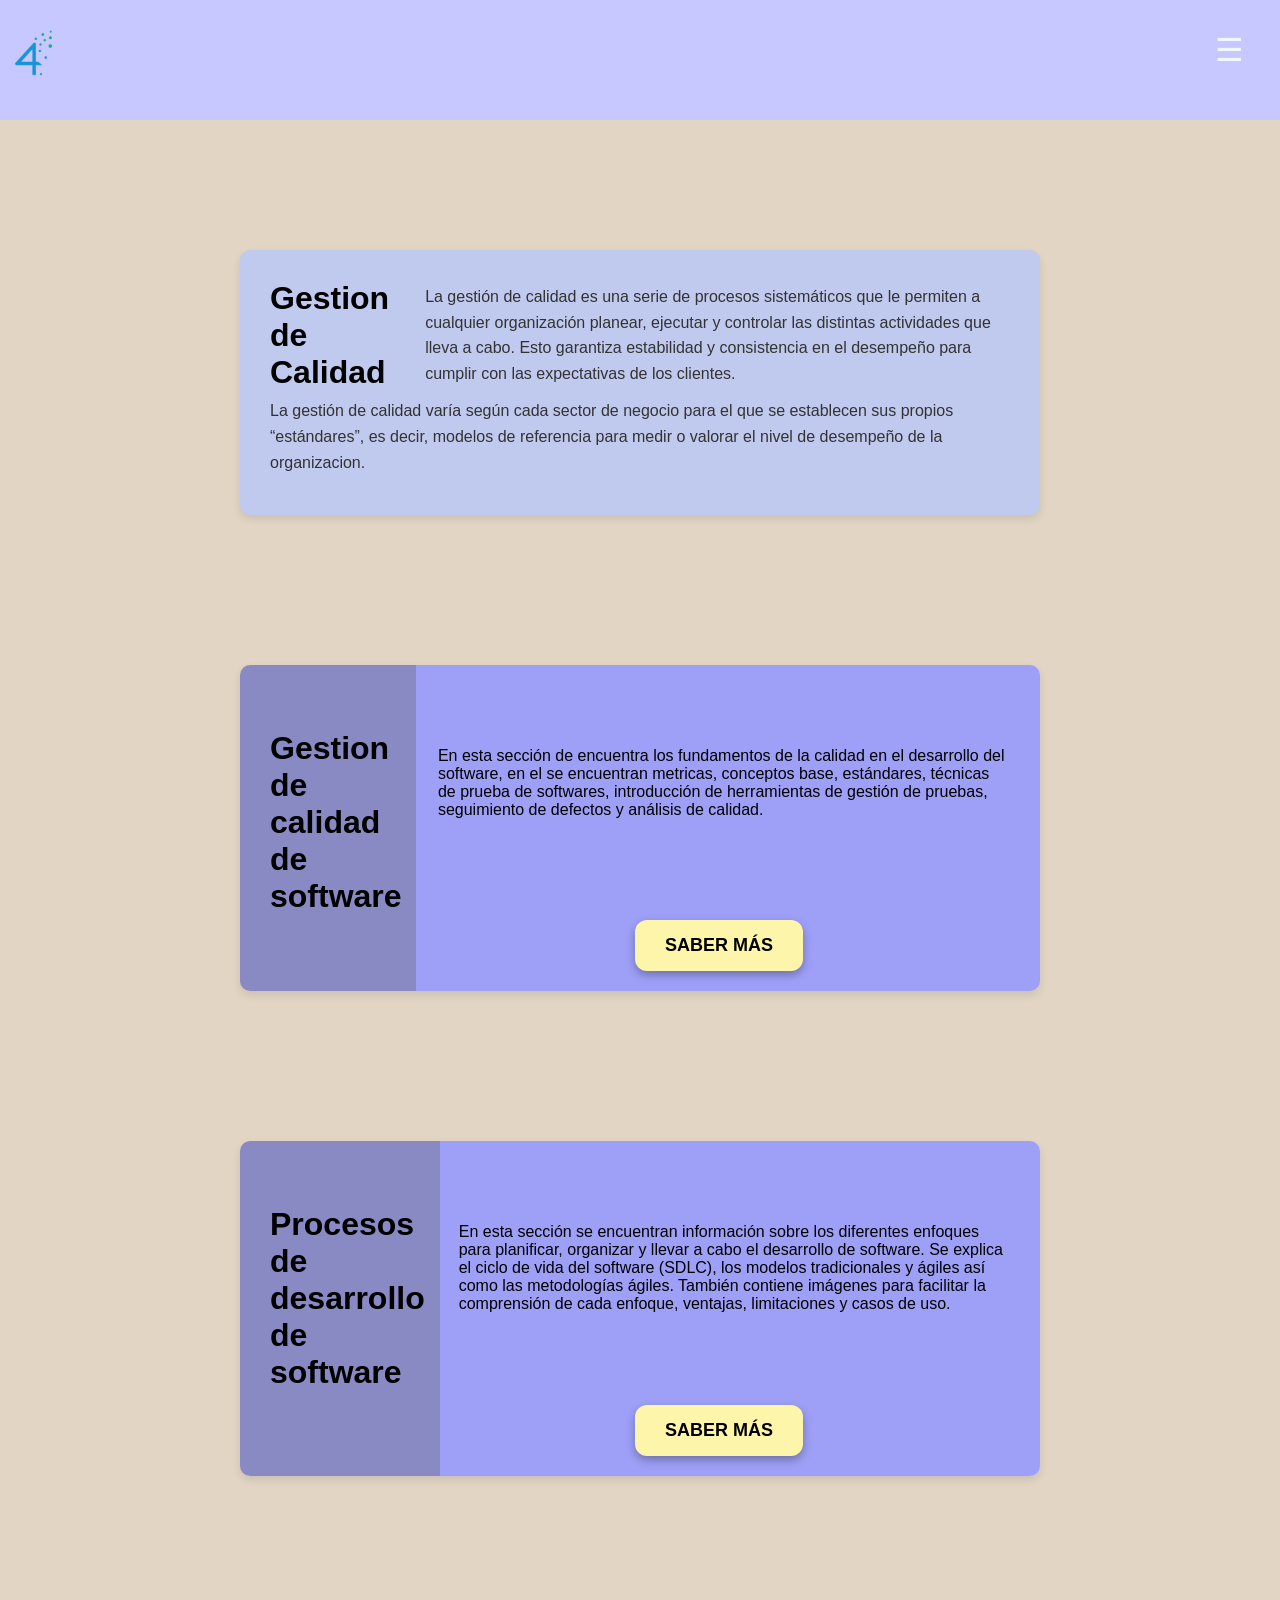
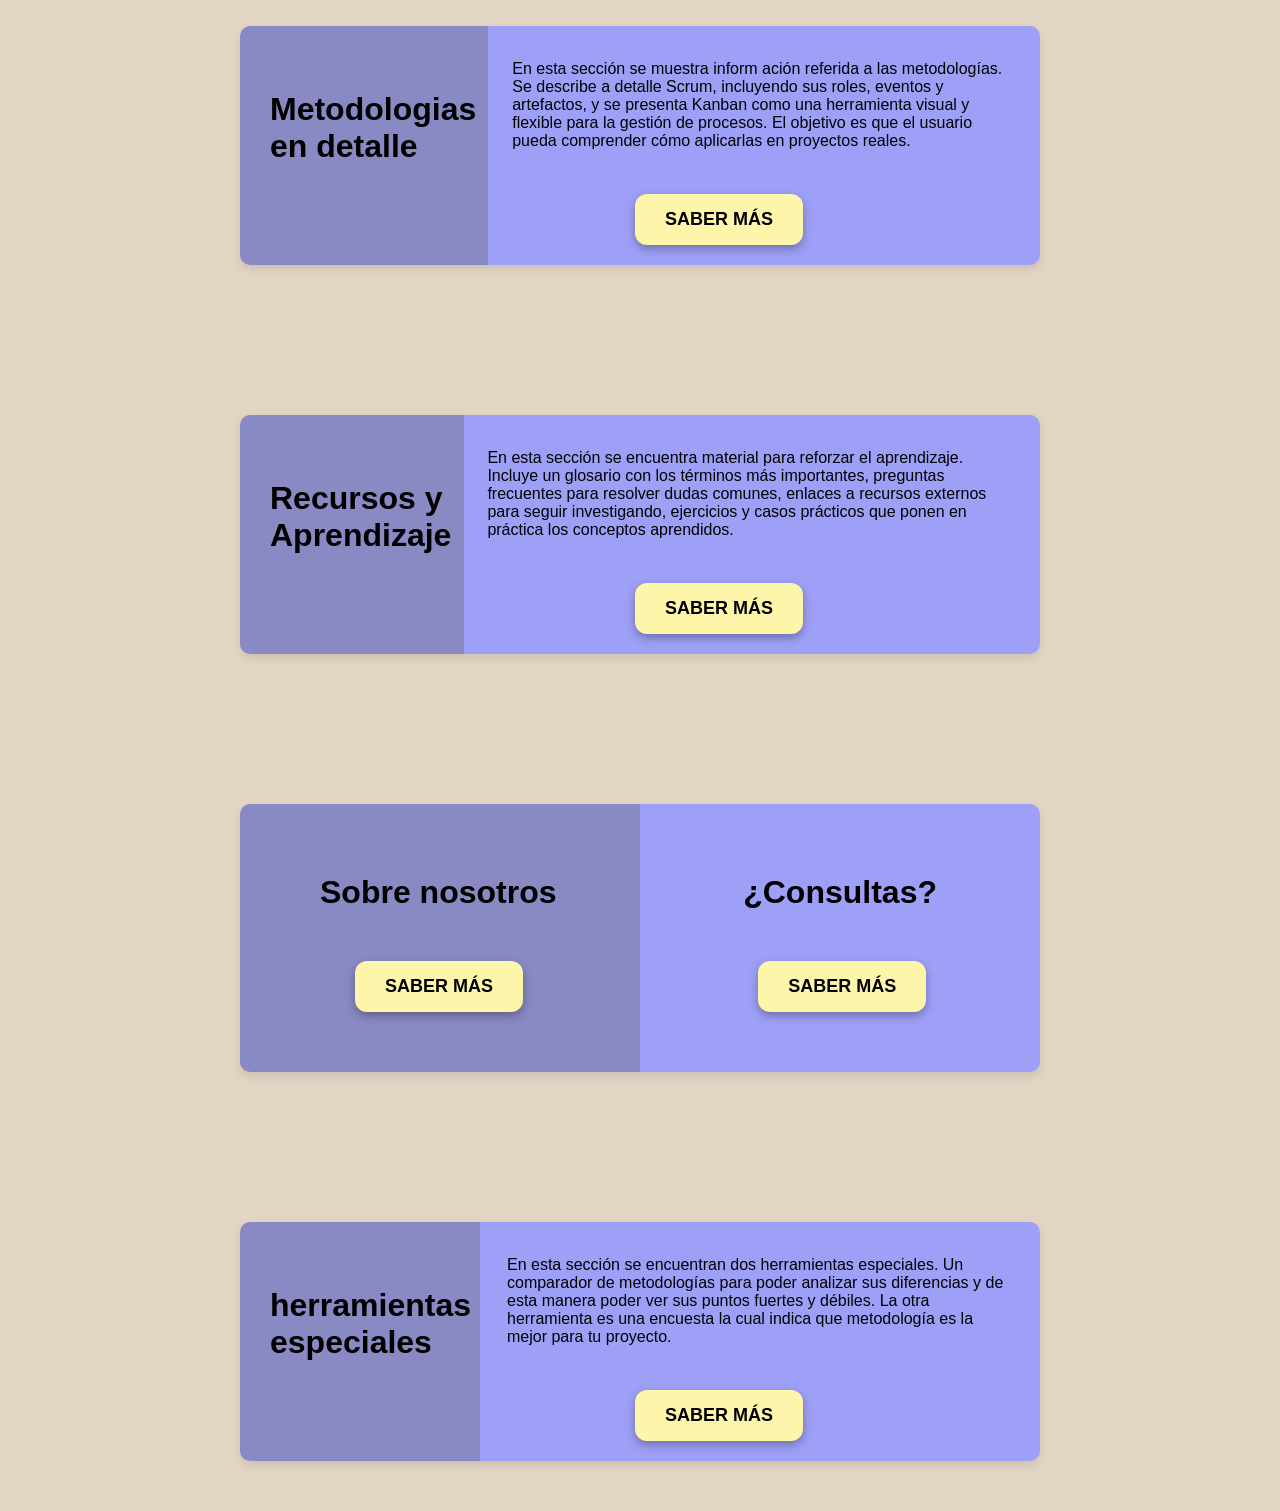
==== HTML/index.html @ 63747ab4 "Se corrigio información y el estilo de la misma" ====
<!DOCTYPE html>
<html lang="es">
<head>
    <meta charset="UTF-8">
    <meta name="viewport" content="width=device-width, initial-scale=1.0">
    <title>Inicio</title>
    <link rel="stylesheet" href="../CSS/Header.css">
</head>
  <header>
    <div>
    <img src="../Assets/Imagenes/BackgroundEraser_20250910_130303918.png" alt="LOGO" width="80px" height="80px">
    </div>
    <button class="abrirmenu" id="abrirMenu">☰</button>

    <nav class="navi" id="nav">
      <ul class="navlist">
        <li><a href="GestionDeLaCalidadDelSoftware.html">Gestion de la Calidad del Software</a></li>
        <li><a href="ProcesosdeDesarrolloDeSoftware.html">Procesos de Desarrollo de Software</a></li>
        <li><a href="MetodologiasEnDetalle.html">Metodologías en Detalle</a></li>
        <li><a href="RecursosyAprendizaje.html">Recursos y Aprendizaje</a></li>
        <li><a href="SobreNosotros.html">Sobre Nosotros</a></li>
        <li><a href="FormulariodeContacto.html">Formulario de Contacto</a></li>
        <li><a href="ComparadorDeMetodologías.html">Comparador de Metodologías</a></li>
        <li><a href="EncuestaDePreferenciasMetodológicas.html">Encuesta de Preferencias Metodológicas</a></li>
      </ul>
    </nav>
  </header>

  <script src="../JS/header.js"></script>

  <div class="cajones">

  <div class="caja1">
    <div class="cajita">
      <H1>Gestion de Calidad</H1>
      <p class="p1">La gestión de calidad es una serie de procesos sistemáticos que le permiten a cualquier organización planear, ejecutar y controlar las distintas actividades que lleva a cabo. Esto garantiza estabilidad y consistencia en el desempeño para cumplir con las expectativas de los clientes.</p>
    </div>
    <div class="text1">
      <p >La gestión de calidad varía según cada sector de negocio para el que se establecen sus propios “estándares”, es decir, modelos de referencia para medir o valorar el nivel de desempeño de la organizacion.</p>
    </div>
  </div>

  <div class="caja2">
    <div class="cajita2">
      <H1>Gestion de calidad de software</H1>
      <p class="p2">En esta sección de encuentra los fundamentos de la calidad en el desarrollo del software, en el se encuentran metricas, conceptos base, estándares, técnicas de prueba de softwares, introducción de herramientas de gestión de pruebas, seguimiento de defectos y análisis de calidad.</p>
    </div>
    <div class="boton">
      <a href="GestionDeLaCalidadDelSoftware.html" class="botones"><button class="bot">SABER MÁS</button></a>
    </div>
  </div>

  <div class="caja3">
    <div class="cajita2">
      <H1>Procesos de desarrollo de software</H1>
      <p class="p3">En esta sección se encuentran información sobre los diferentes enfoques para planificar, organizar y llevar a cabo el desarrollo de software. Se explica el ciclo de vida del software (SDLC), los modelos tradicionales y ágiles así como las metodologías ágiles. También contiene imágenes para facilitar la comprensión de cada enfoque, ventajas, limitaciones y casos de uso.</p>
    </div>
    <div class="boton">
      <a href="#" class="botones"></a><button class="bot">SABER MÁS</button></a>
    </div>
  </div>

  <div class="caja4">
    <div class="cajita2">
      <H1>Metodologias en detalle</H1>
      <p class="p1">En esta sección se muestra inform ación referida a las metodologías. Se describe a detalle Scrum, incluyendo sus roles, eventos y artefactos, y se presenta Kanban como una herramienta visual y flexible para la gestión de procesos. El objetivo es que el usuario pueda comprender cómo aplicarlas en proyectos reales.</p>
    </div>
    <div class="boton">
      <a href="#" class="botones"><button class="bot">SABER MÁS</button></a>
    </div>
  </div>

  <div class="caja5">
    <div class="cajita2">
      <H1>Recursos y Aprendizaje</H1>
      <p class="p1">En esta sección se encuentra material para reforzar el aprendizaje. Incluye un glosario con los términos más importantes, preguntas frecuentes para resolver dudas comunes, enlaces a recursos externos para seguir investigando, ejercicios y casos prácticos que ponen en práctica los conceptos aprendidos.</p>
    </div>
    <div class="boton">
     <a href="#" class="botones"><button class="bot">SABER MÁS</button></a>
    </div>
  </div>

  <div class="caja6">
  <div class="ladoA">
    <h1 class="h11">Sobre nosotros</h1>
     <a href="#" class="botones"><button class="bot1"><a href="#" class="botones">SABER MÁS</button></a>
  </div>
  <div class="ladoB">
    <h1 class="h12">¿Consultas?</h1>
    <a href="#" class="botones"><button class="bot2"><a href="#" class="botones">SABER MÁS</button></a>
  </div>
</div>

  <div class="caja7">
    <div class="cajita2">
      <H1>herramientas especiales</H1>
      <p class="p1">En esta sección se encuentran dos herramientas especiales. Un comparador de metodologías para poder analizar sus diferencias y de esta manera poder ver sus puntos fuertes y débiles.
                    La otra herramienta es una encuesta la cual indica que metodología es la mejor para tu proyecto.</p>
    </div>
    <div class="boton">
     <a href="#" class="botones"><button class="bot">SABER MÁS</button></a>
    </div>
  </div>

  </div>
</body>
</html>
---- CSS/Header.css ----
* {
  margin: 0;
  padding: 0;
  box-sizing: border-box;
}

body {
  font-family: sans-serif;
  overflow-x: hidden;
  background-color: #e2d5c4;
}

img{
 transform: translate(-1190px, 0px);
}

header {
  display: flex;
  align-items: center;
  justify-content: flex-end;
  padding: 1rem;
  background-color: #c7c8ff;
  position: fixed; 
  top: 0;
  width: 100%;
  z-index: 1001;
  height: 120px;
}

.abrirmenu {
  background: none;
  border: none;
  font-size: 2rem;
  cursor: pointer;
  position: absolute;
  top: 1rem;
  right: 1rem;
  z-index: 1002;
  color: aliceblue;
  transform: translate(-20px, 15px);
  transition: transform 0.3s ease;
}

.abrirmenu.open {
  transform: translate(-20px, 15px) rotate(90deg); /* o 45deg si prefieres */
}
.navi {
  position: fixed;
  top: 0;
  right: -250px;
  width: 250px;
  height: 100%;
  background-color: #333;
  transition: right 0.3s ease;
  z-index: 1000;
}

.navlist {
  list-style-type: none;
  display: flex;
  flex-direction: column;
  padding: 2rem 0;
  margin-right: 3px;
  transform: translate(0px, 90px)
}

.navlist li {
  margin: 1rem 0;
  word-wrap: break-word;     /* rompe palabras largas */
  overflow-wrap: break-word;  /* soporte moderno */
  hyphens: auto; 
}

.navlist li a {
  margin: 20px auto;
  text-decoration: none;
  color: white;
  font-size: 0.9rem;
  padding: 10px;
}

.navlist li a:hover {
  background-color: #575757;
  border-radius: 5px;
}

.navi.active {
  right: 0; 
}

.cajones {
  width: 100%;
  max-width: 800px;
  margin: 150px auto;
  border-radius: 10px;
  font-family: 'Arial', sans-serif;
  transform: translate(0px, 100px);
}

.caja1, .caja2, .caja3, .caja4, .caja5, .caja6, .caja7 {
  padding: 30px;
  margin-bottom: 150px;  
  border-radius: 10px;
  box-shadow: 0 4px 8px rgba(0,0,0,0.1);
}

.caja1 {
  background-color: #c0c9ee; 
}

.caja2 {
  background: linear-gradient(to left, #9ea0f8 78%, #898ac4 22%);
}

.caja3 {
  background: linear-gradient(to left, #9ea0f8 75%, #898ac4 25%);
}

.caja4 {
  background: linear-gradient(to left, #9ea0f8 69%, #898ac4 31%);
}

.caja5 {
  background: linear-gradient(to left, #9ea0f8 72%, #898ac4 29%);
}

.caja7 {
  background: linear-gradient(to left, #9ea0f8 70%, #898ac4 30%);
}

.cajita{
    display: flex;
    gap: 2rem;
}

.cajita2{
    display: flex;
    gap: 2rem;
}

.cajita2 h1{
    transform: translate(0px, 35px);
}

.p1{
padding: 2px;
 margin: 2px;
 gap: 20rem;
}

.p2{
padding: 2px;
 margin: 50px auto;
 gap: 20rem;
}

.p3{
padding: 2px;
 margin: 50px auto;
 gap: 20rem;
}


.text2 {
  font-size: 1.2rem;
  line-height: 1.5; 
  color: #333;
  text-align: justify;
  margin-top: 10px;
}

.caja1 p {
  font-size: 1rem;
  line-height: 1.6;
  color: #333;
  margin-bottom: 10px;
}

.bot, .bot1, .bot2 {
  margin: 15px;
  display: inline-block;
  padding: 15px 30px;
  background: #fdf5aa;
  font-size: 18px;
  font-weight: bold;
  border: none;        
  outline: none;      
  border-radius: 12px;
  box-shadow: 0 4px 10px rgba(0, 0, 0, 0.3);
  transition: all 0.3s ease;
  cursor: pointer;
  transform: translate(350px, 25px);
}

.bot a {
  display: block;  
  width: 100%;
  height: 100%;
  text-align: center;
  text-decoration: none;
  color: black;
}

.bot:hover {
  box-shadow: 0 6px 15px rgba(0, 0, 0, 0.4);
}

.bot2 a {
  display: block;  
  width: 100%;
  height: 100%;
  text-align: center;
  text-decoration: none;
  color: black;
}

.bot2:hover {
  box-shadow: 0 6px 15px rgba(0, 0, 0, 0.4);
}

.bot1 a {
  display: block;  
  width: 100%;
  height: 100%;
  text-align: center;
  text-decoration: none;
  color: black;
}

.bot1:hover {
  box-shadow: 0 6px 15px rgba(0, 0, 0, 0.4);
}


.caja6 {
  display: flex;
  justify-content: space-between;
  align-items: flex-start;        
  padding: 70px;
  background-color: #ffffff;
  margin-bottom: 150px;
  border-radius: 10px;
  box-shadow: 0 4px 8px rgba(0,0,0,0.1);
}

.caja6 .ladoA, .caja6 .ladoB {
  width: 48%; 
}

.caja6 {
background: linear-gradient(to left, #9ea0f8 50%, #898ac4 50%);
}

.caja6 h1 {
  margin-bottom: 10px;

}

.caja6 .bot {
  margin-top: 5px;
}

.caja6 .boton{
  transform: translate(-10px, 0px);
}

.h11{
  transform: translate(10px, 0px);
}

.h12{
  transform: translate(90px, 0px);
}

.bot1{
  transform: translate(30px, 25px);
}

.bot2{
  transform: translate(90px, 25px);
}
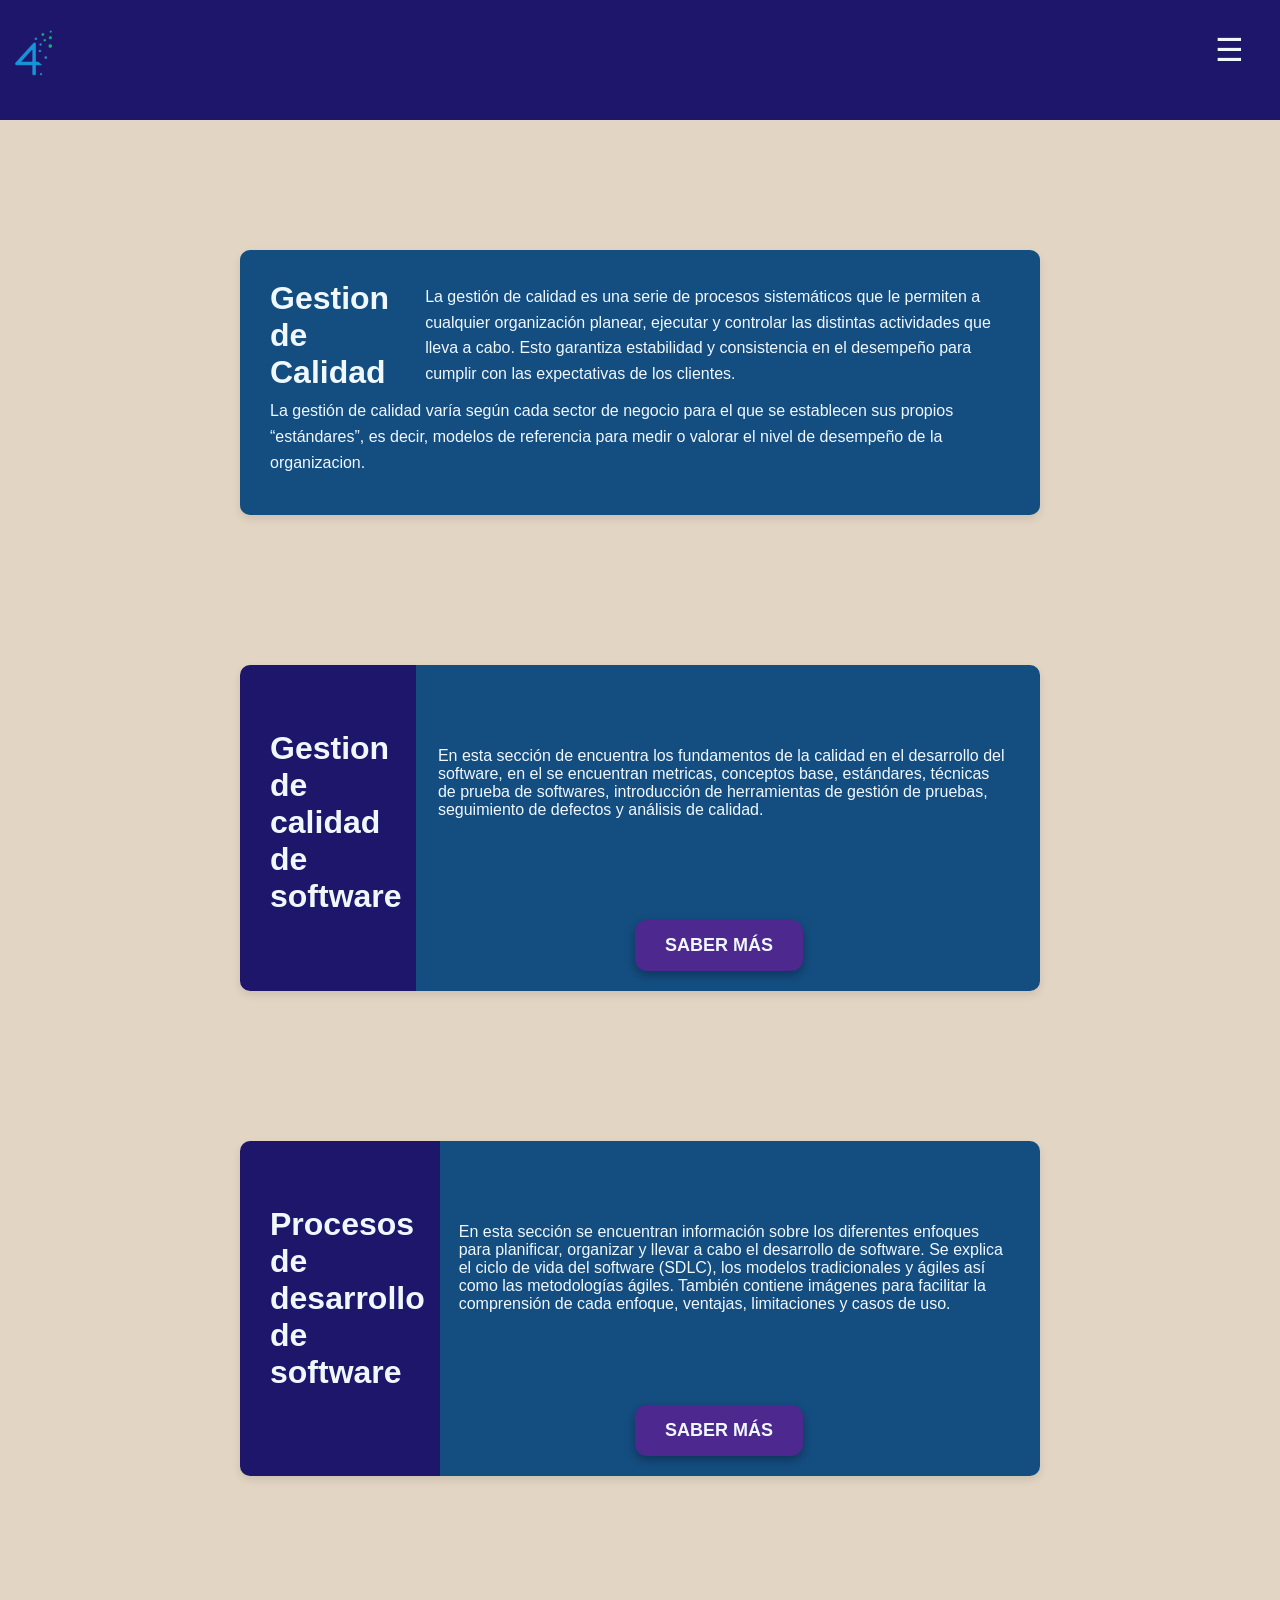
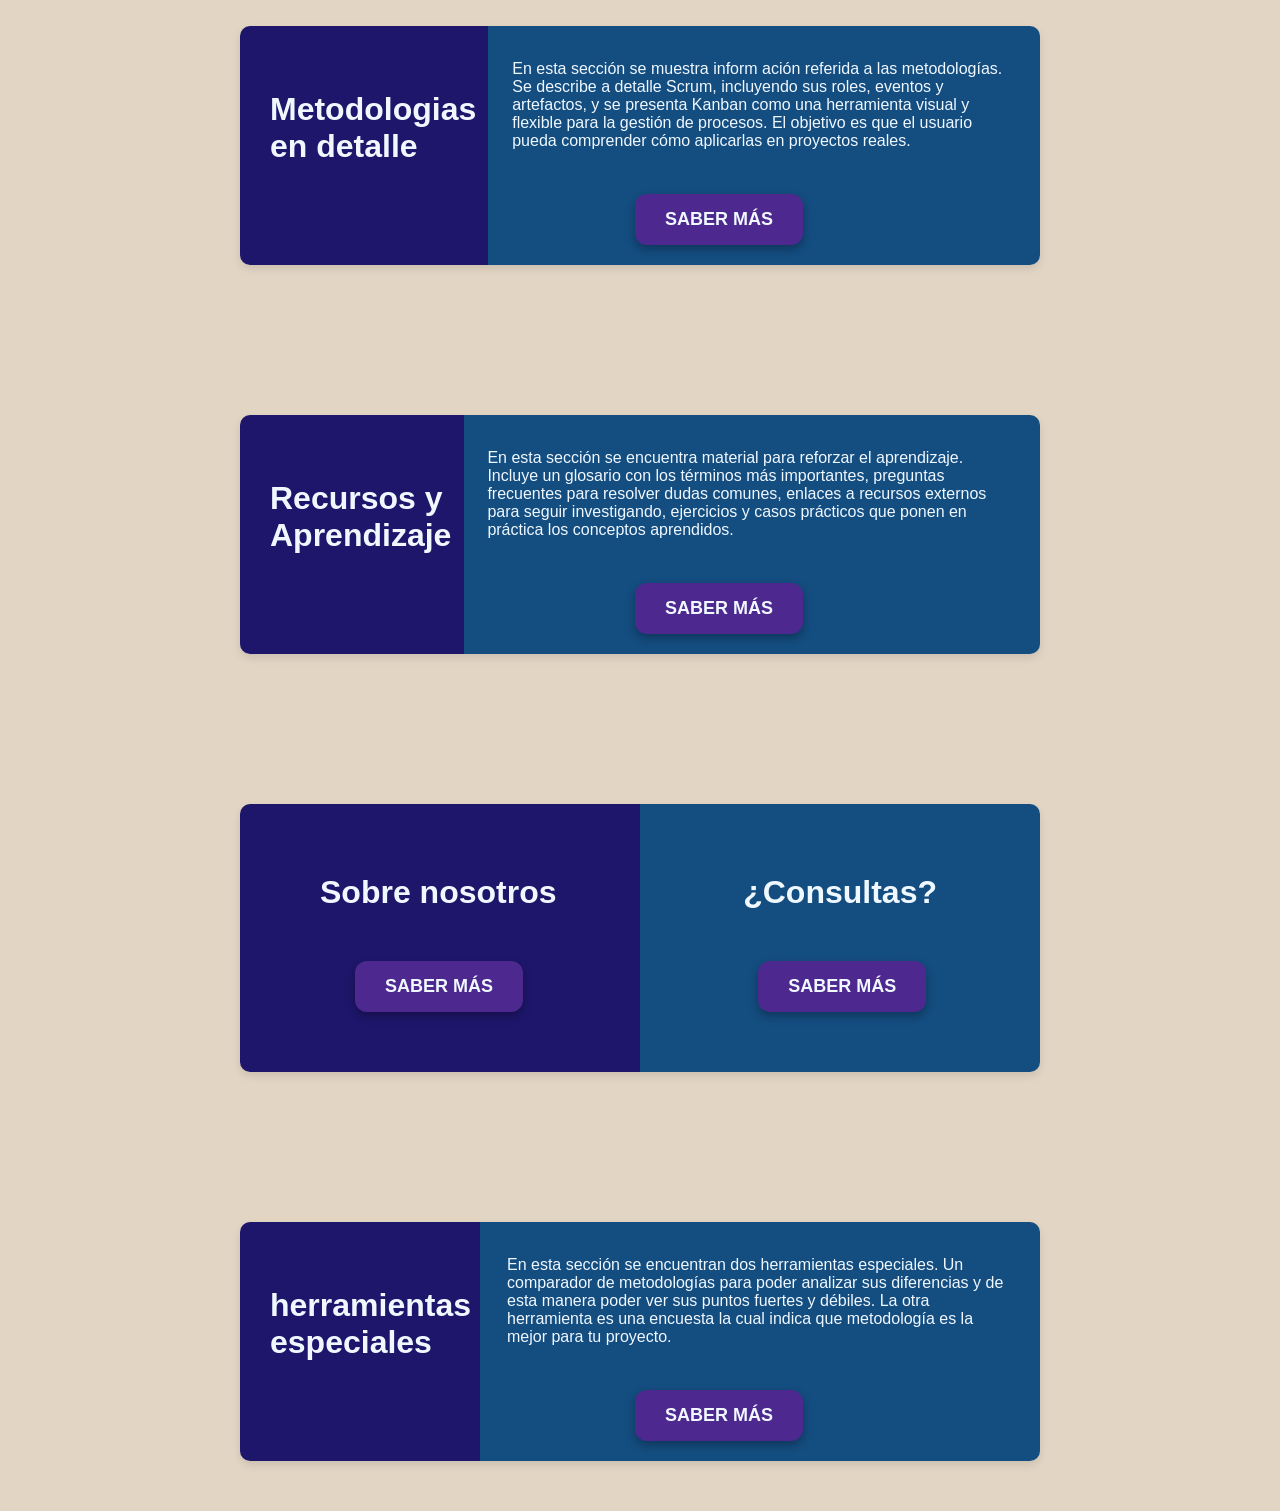
==== commit 49ac7867: "Se crreo la página de Sobre Nosotros" ====
--- a/HTML/index.html
+++ b/HTML/index.html
@@ -15,7 +15,7 @@
     <nav class="navi" id="nav">
       <ul class="navlist">
         <li><a href="GestionDeLaCalidadDelSoftware.html">Gestion de la Calidad del Software</a></li>
-        <li><a href="ProcesosdeDesarrolloDeSoftware.html">Procesos de Desarrollo de Software</a></li>
+        <li><a href="ProcesosDeDesarrolloDeSoftware.html">Procesos de Desarrollo de Software</a></li>
         <li><a href="MetodologiasEnDetalle.html">Metodologías en Detalle</a></li>
         <li><a href="RecursosyAprendizaje.html">Recursos y Aprendizaje</a></li>
         <li><a href="SobreNosotros.html">Sobre Nosotros</a></li>
@@ -56,7 +56,7 @@
       <p class="p3">En esta sección se encuentran información sobre los diferentes enfoques para planificar, organizar y llevar a cabo el desarrollo de software. Se explica el ciclo de vida del software (SDLC), los modelos tradicionales y ágiles así como las metodologías ágiles. También contiene imágenes para facilitar la comprensión de cada enfoque, ventajas, limitaciones y casos de uso.</p>
     </div>
     <div class="boton">
-      <a href="#" class="botones"></a><button class="bot">SABER MÁS</button></a>
+      <a href="ProcesosDeDesarrolloDeSoftware.html" class="botones"><button class="bot">SABER MÁS</button></a>
     </div>
   </div>
 
@@ -66,7 +66,7 @@
       <p class="p1">En esta sección se muestra inform ación referida a las metodologías. Se describe a detalle Scrum, incluyendo sus roles, eventos y artefactos, y se presenta Kanban como una herramienta visual y flexible para la gestión de procesos. El objetivo es que el usuario pueda comprender cómo aplicarlas en proyectos reales.</p>
     </div>
     <div class="boton">
-      <a href="#" class="botones"><button class="bot">SABER MÁS</button></a>
+      <a href="MetodologiasEnDetalle.html" class="botones"><button class="bot">SABER MÁS</button></a>
     </div>
   </div>
 
@@ -76,18 +76,18 @@
       <p class="p1">En esta sección se encuentra material para reforzar el aprendizaje. Incluye un glosario con los términos más importantes, preguntas frecuentes para resolver dudas comunes, enlaces a recursos externos para seguir investigando, ejercicios y casos prácticos que ponen en práctica los conceptos aprendidos.</p>
     </div>
     <div class="boton">
-     <a href="#" class="botones"><button class="bot">SABER MÁS</button></a>
+     <a href="RecursosyAprendizaje.html" class="botones"><button class="bot">SABER MÁS</button></a>
     </div>
   </div>
 
   <div class="caja6">
   <div class="ladoA">
     <h1 class="h11">Sobre nosotros</h1>
-     <a href="#" class="botones"><button class="bot1"><a href="#" class="botones">SABER MÁS</button></a>
+     <a href="#" class="SobreNosotros.html"><button class="bot1"><a href="SobreNosotros.html" class="botones">SABER MÁS</button></a>
   </div>
   <div class="ladoB">
     <h1 class="h12">¿Consultas?</h1>
-    <a href="#" class="botones"><button class="bot2"><a href="#" class="botones">SABER MÁS</button></a>
+    <a href="FormulariodeContacto.html" class="botones"><button class="bot2"><a href="#" class="botones">SABER MÁS</button></a>
   </div>
 </div>
 
@@ -98,7 +98,7 @@
                     La otra herramienta es una encuesta la cual indica que metodología es la mejor para tu proyecto.</p>
     </div>
     <div class="boton">
-     <a href="#" class="botones"><button class="bot">SABER MÁS</button></a>
+     <a href="ComparadorDeMetodologías.html" class="botones"><button class="bot">SABER MÁS</button></a>
     </div>
   </div>
 
--- a/CSS/Header.css
+++ b/CSS/Header.css
@@ -20,7 +20,7 @@
   align-items: center;
   justify-content: flex-end;
   padding: 1rem;
-  background-color: #c7c8ff;
+  background-color: #1e166b;
   position: fixed; 
   top: 0;
   width: 100%;
@@ -48,8 +48,8 @@
 .navi {
   position: fixed;
   top: 0;
-  right: -250px;
-  width: 250px;
+  right: -300px;
+  width: auto;
   height: 100%;
   background-color: #333;
   transition: right 0.3s ease;
@@ -75,7 +75,7 @@
 .navlist li a {
   margin: 20px auto;
   text-decoration: none;
-  color: white;
+  color: aliceblue;
   font-size: 0.9rem;
   padding: 10px;
 }
@@ -106,32 +106,33 @@
 }
 
 .caja1 {
-  background-color: #c0c9ee; 
+  background-color: #144d80; 
 }
 
 .caja2 {
-  background: linear-gradient(to left, #9ea0f8 78%, #898ac4 22%);
+  background: linear-gradient(to left, #144d80 78%, #1e166b 22%);
 }
 
 .caja3 {
-  background: linear-gradient(to left, #9ea0f8 75%, #898ac4 25%);
+  background: linear-gradient(to left, #144d80 75%, #1e166b 25%);
 }
 
 .caja4 {
-  background: linear-gradient(to left, #9ea0f8 69%, #898ac4 31%);
+  background: linear-gradient(to left, #144d80 69%, #1e166b 31%);
 }
 
 .caja5 {
-  background: linear-gradient(to left, #9ea0f8 72%, #898ac4 29%);
+  background: linear-gradient(to left, #144d80 72%, #1e166b 29%);
 }
 
 .caja7 {
-  background: linear-gradient(to left, #9ea0f8 70%, #898ac4 30%);
+  background: linear-gradient(to left, #144d80 70%, #1e166b 30%);
 }
 
 .cajita{
     display: flex;
     gap: 2rem;
+    color: aliceblue;
 }
 
 .cajita2{
@@ -141,31 +142,35 @@
 
 .cajita2 h1{
     transform: translate(0px, 35px);
+    color: aliceblue;
 }
 
 .p1{
 padding: 2px;
  margin: 2px;
  gap: 20rem;
+ color: aliceblue;
 }
 
 .p2{
 padding: 2px;
  margin: 50px auto;
  gap: 20rem;
+ color: aliceblue;
 }
 
 .p3{
 padding: 2px;
  margin: 50px auto;
  gap: 20rem;
+ color: aliceblue;
 }
 
 
 .text2 {
   font-size: 1.2rem;
   line-height: 1.5; 
-  color: #333;
+  color: aliceblue;
   text-align: justify;
   margin-top: 10px;
 }
@@ -173,7 +178,7 @@
 .caja1 p {
   font-size: 1rem;
   line-height: 1.6;
-  color: #333;
+  color: aliceblue;
   margin-bottom: 10px;
 }
 
@@ -181,7 +186,7 @@
   margin: 15px;
   display: inline-block;
   padding: 15px 30px;
-  background: #fdf5aa;
+  background: #4d288f;
   font-size: 18px;
   font-weight: bold;
   border: none;        
@@ -191,6 +196,7 @@
   transition: all 0.3s ease;
   cursor: pointer;
   transform: translate(350px, 25px);
+  color: aliceblue;
 }
 
 .bot a {
@@ -199,7 +205,7 @@
   height: 100%;
   text-align: center;
   text-decoration: none;
-  color: black;
+  color: aliceblue;
 }
 
 .bot:hover {
@@ -212,7 +218,7 @@
   height: 100%;
   text-align: center;
   text-decoration: none;
-  color: black;
+  color: aliceblue;
 }
 
 .bot2:hover {
@@ -225,7 +231,7 @@
   height: 100%;
   text-align: center;
   text-decoration: none;
-  color: black;
+  color: aliceblue;
 }
 
 .bot1:hover {
@@ -238,7 +244,7 @@
   justify-content: space-between;
   align-items: flex-start;        
   padding: 70px;
-  background-color: #ffffff;
+  color: aliceblue;
   margin-bottom: 150px;
   border-radius: 10px;
   box-shadow: 0 4px 8px rgba(0,0,0,0.1);
@@ -249,11 +255,12 @@
 }
 
 .caja6 {
-background: linear-gradient(to left, #9ea0f8 50%, #898ac4 50%);
+background: linear-gradient(to left, #144d80 50%, #1e166b 50%);
 }
 
 .caja6 h1 {
   margin-bottom: 10px;
+  color: aliceblue;
 
 }
 
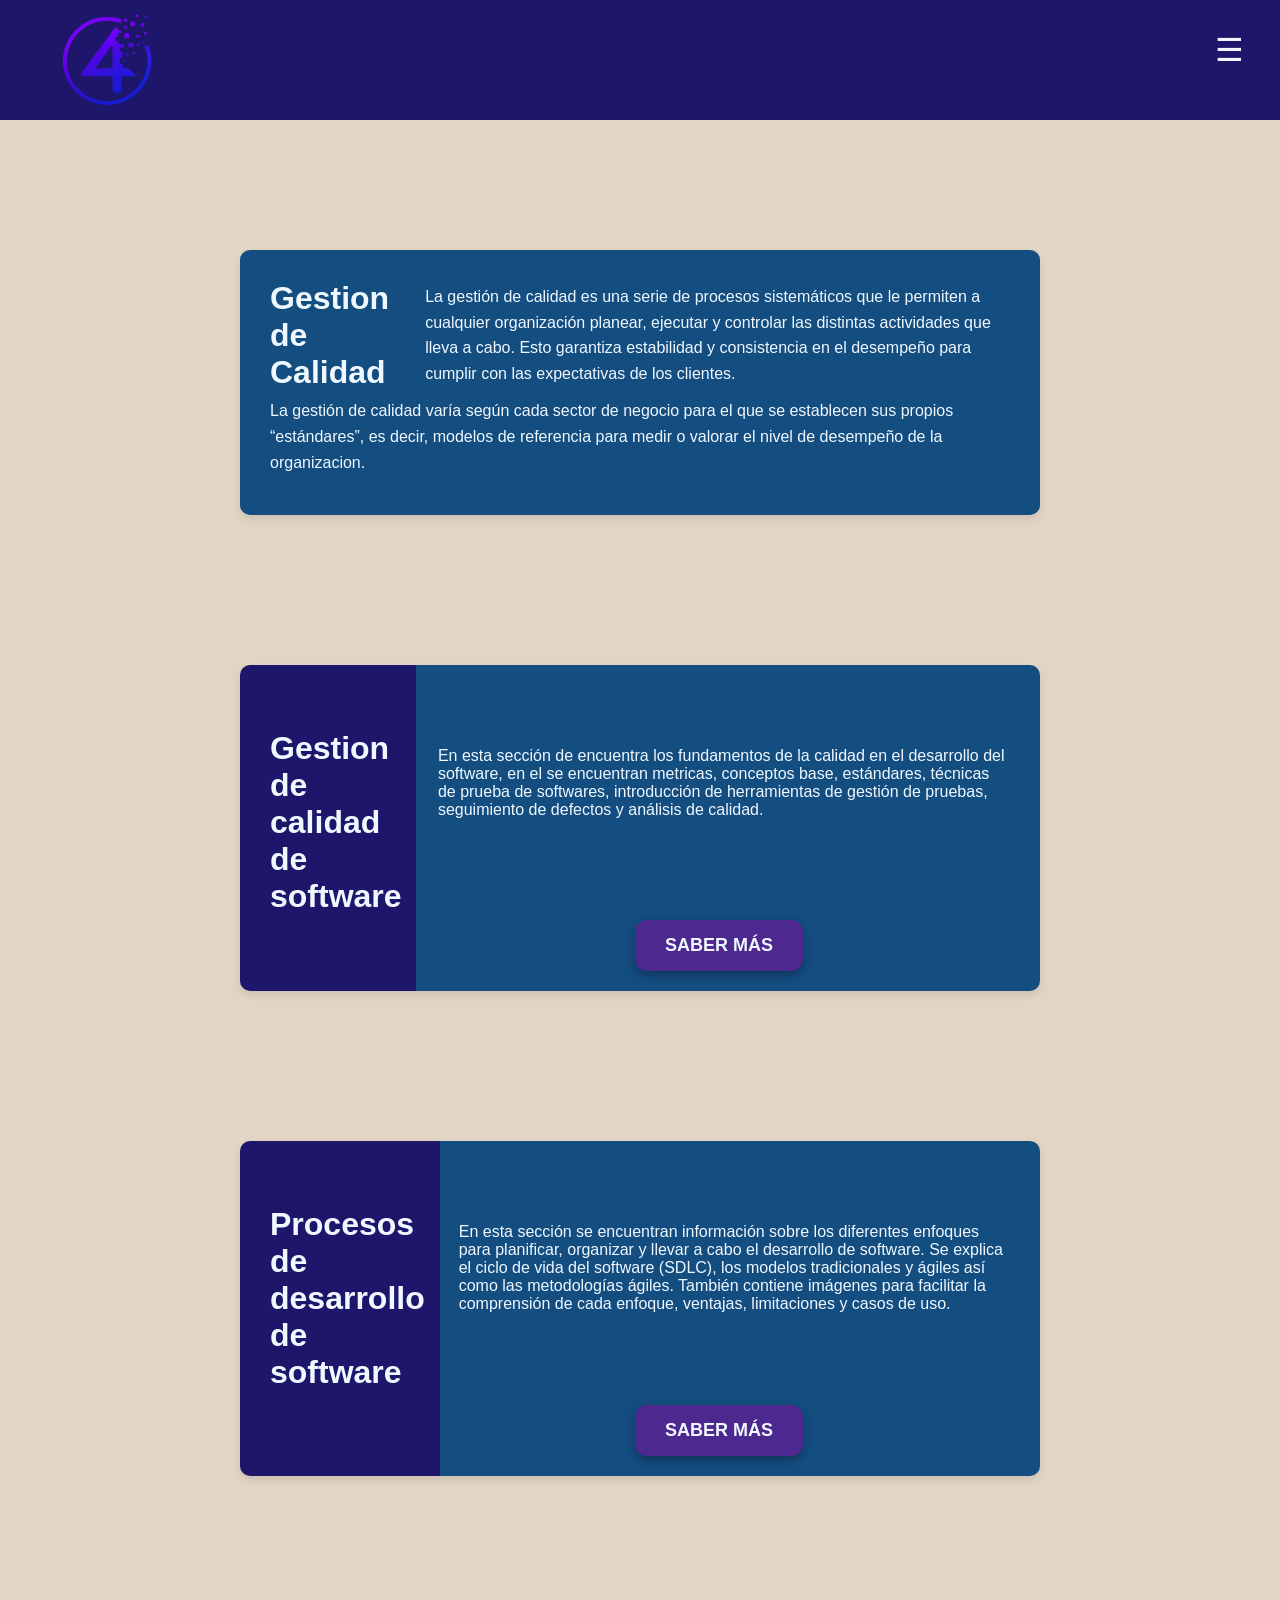
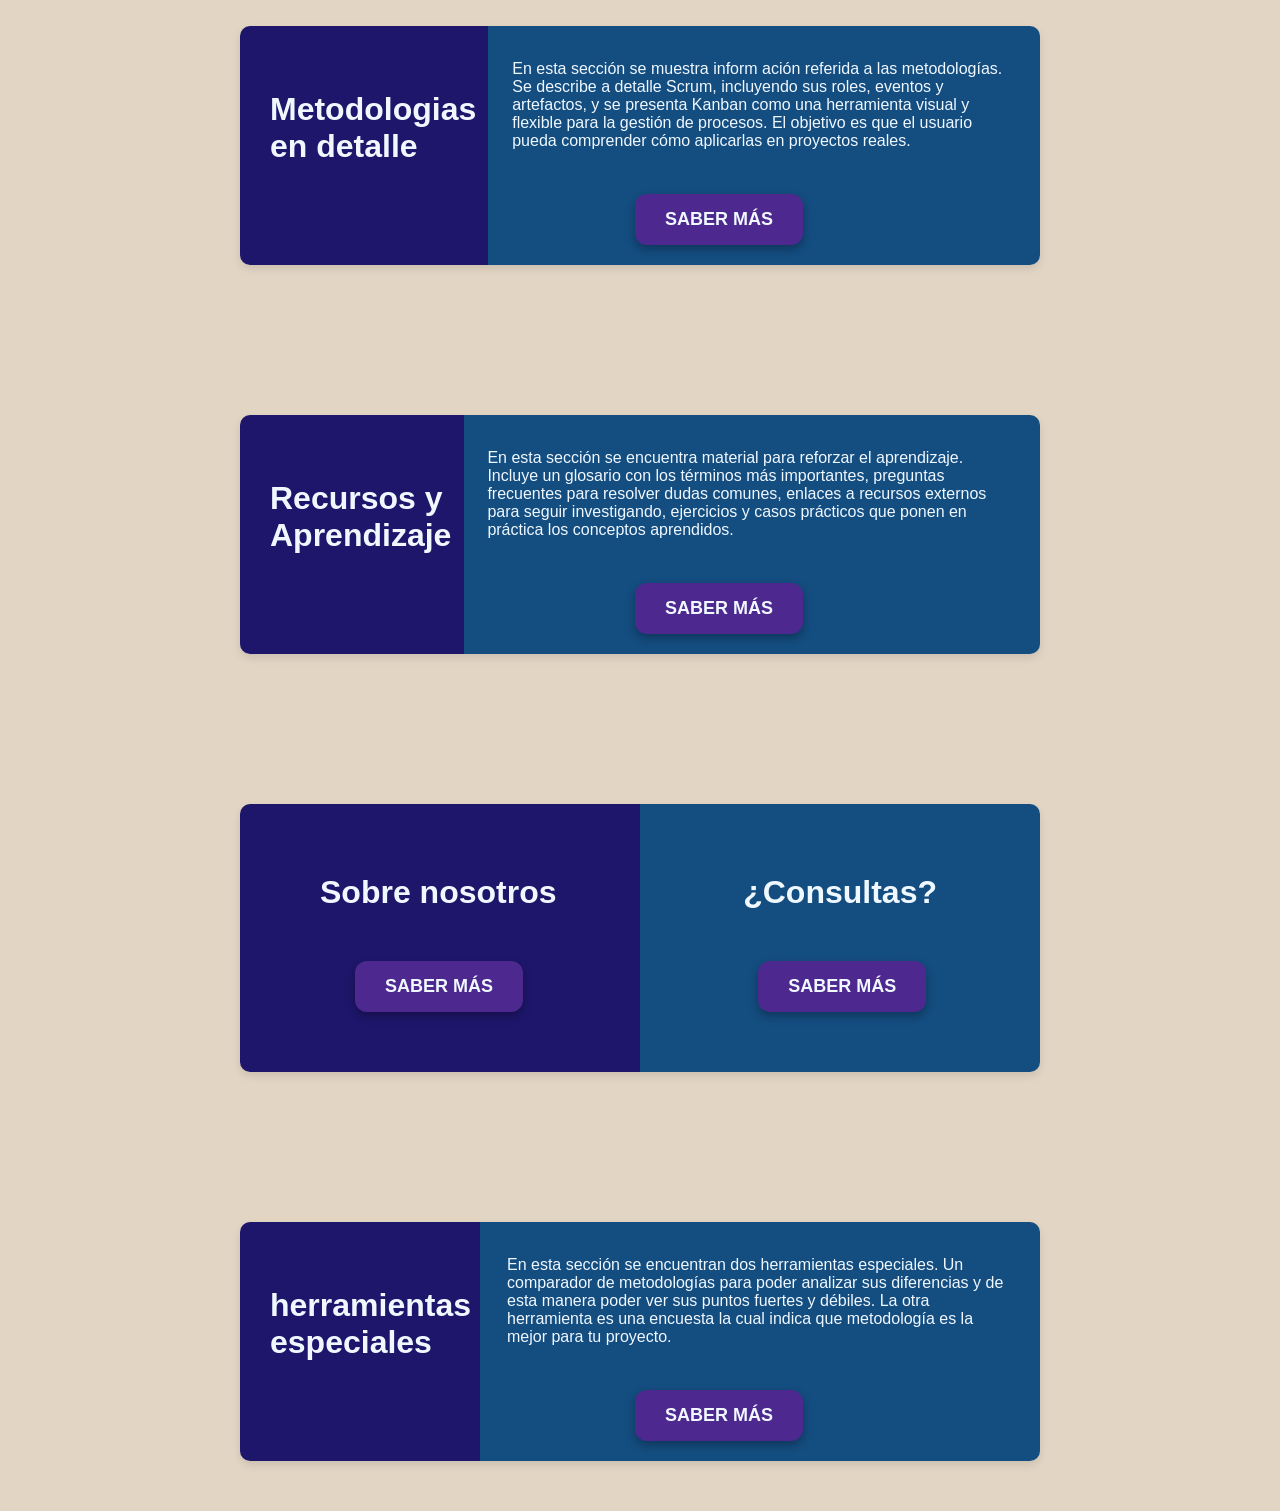
==== commit 99681828: "Creación del las estructura, estilo y funcion de las pages Encuesta de metodologías y Comparador de " ====
--- a/HTML/index.html
+++ b/HTML/index.html
@@ -8,7 +8,7 @@
 </head>
   <header>
     <div>
-    <img src="../Assets/Imagenes/BackgroundEraser_20250910_130303918.png" alt="LOGO" width="80px" height="80px">
+    <img src="../Assets/Imagenes/LogoLos4Informaticos.png" alt="LOGO" width="150px" height="150px">
     </div>
     <button class="abrirmenu" id="abrirMenu">☰</button>
 
--- a/CSS/Header.css
+++ b/CSS/Header.css
@@ -11,15 +11,17 @@
   background-color: #e2d5c4;
 }
 
-img{
- transform: translate(-1190px, 0px);
-}
+header img {
+  display: block;
+  margin-left: 0;
+}
+
 
 header {
   display: flex;
   align-items: center;
-  justify-content: flex-end;
-  padding: 1rem;
+  justify-content: space-between;
+  padding: 1rem 2rem;
   background-color: #1e166b;
   position: fixed; 
   top: 0;
@@ -27,6 +29,7 @@
   z-index: 1001;
   height: 120px;
 }
+
 
 .abrirmenu {
   background: none;
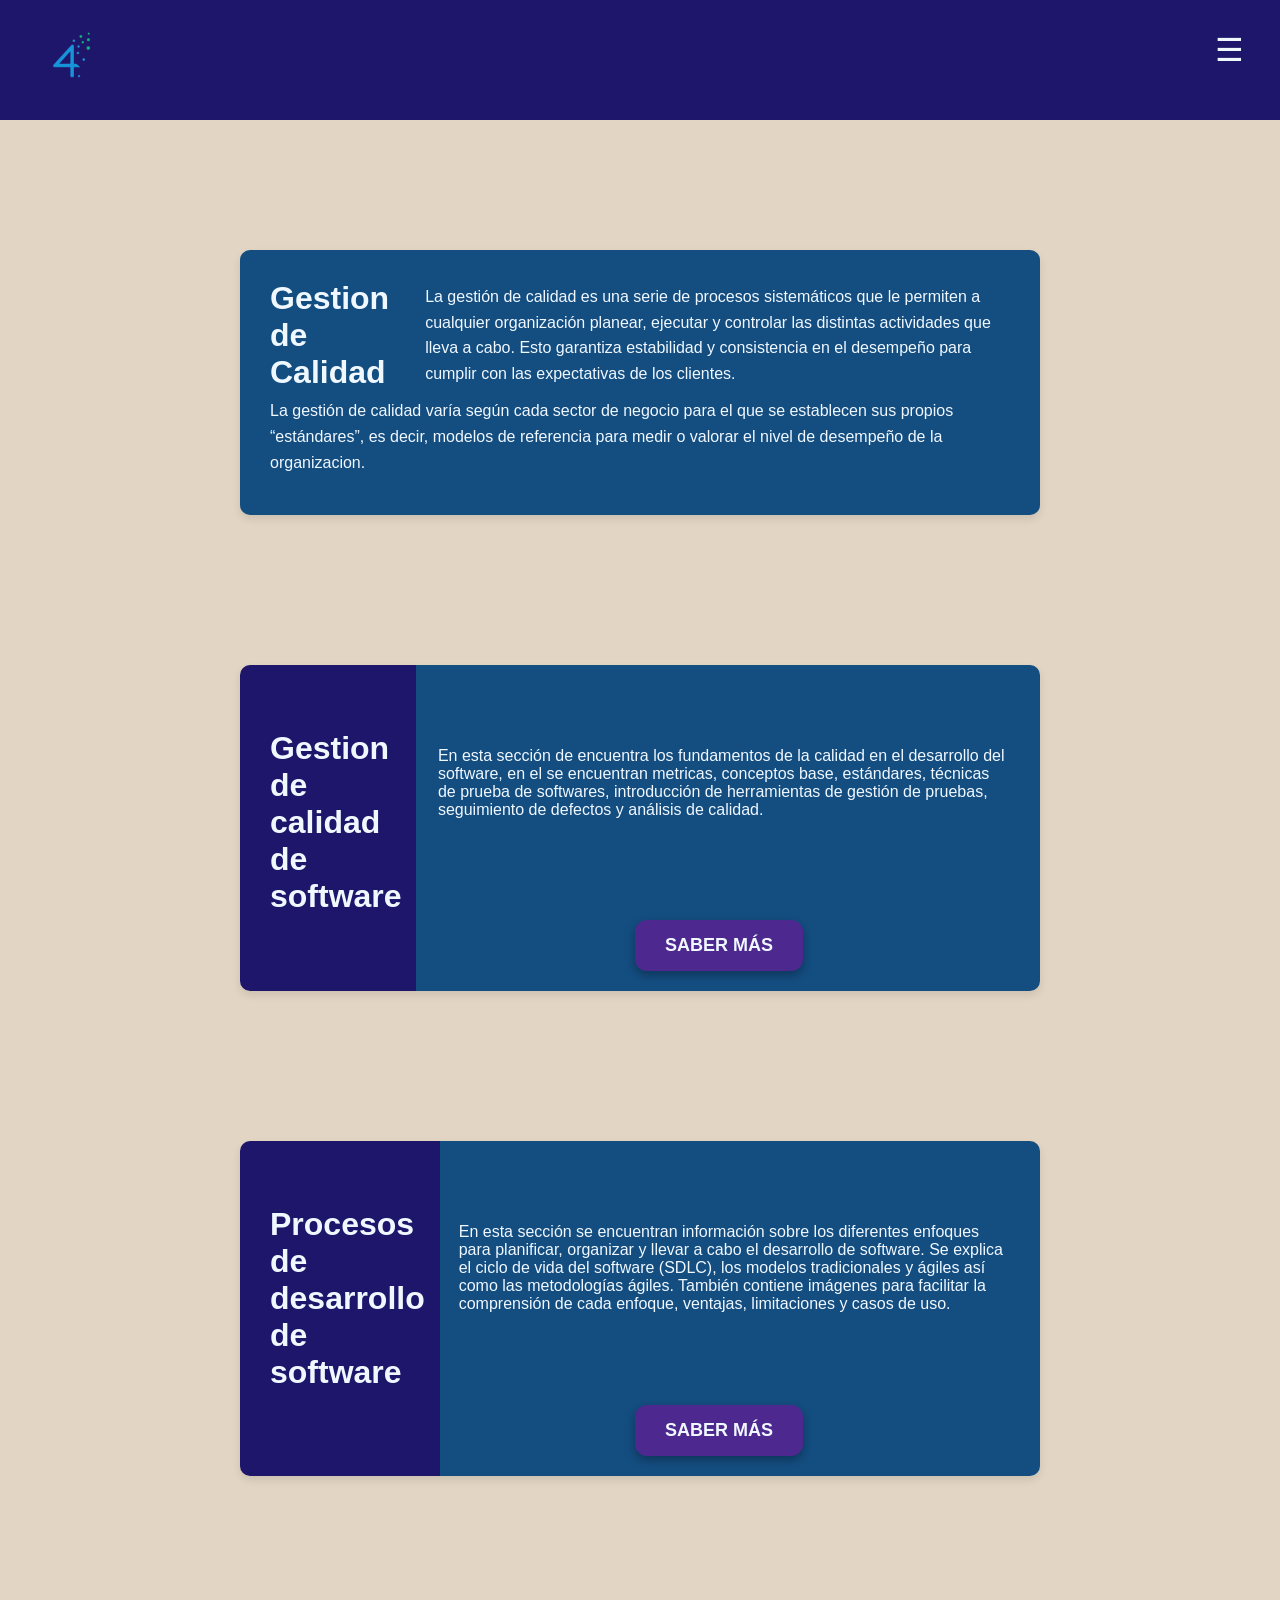
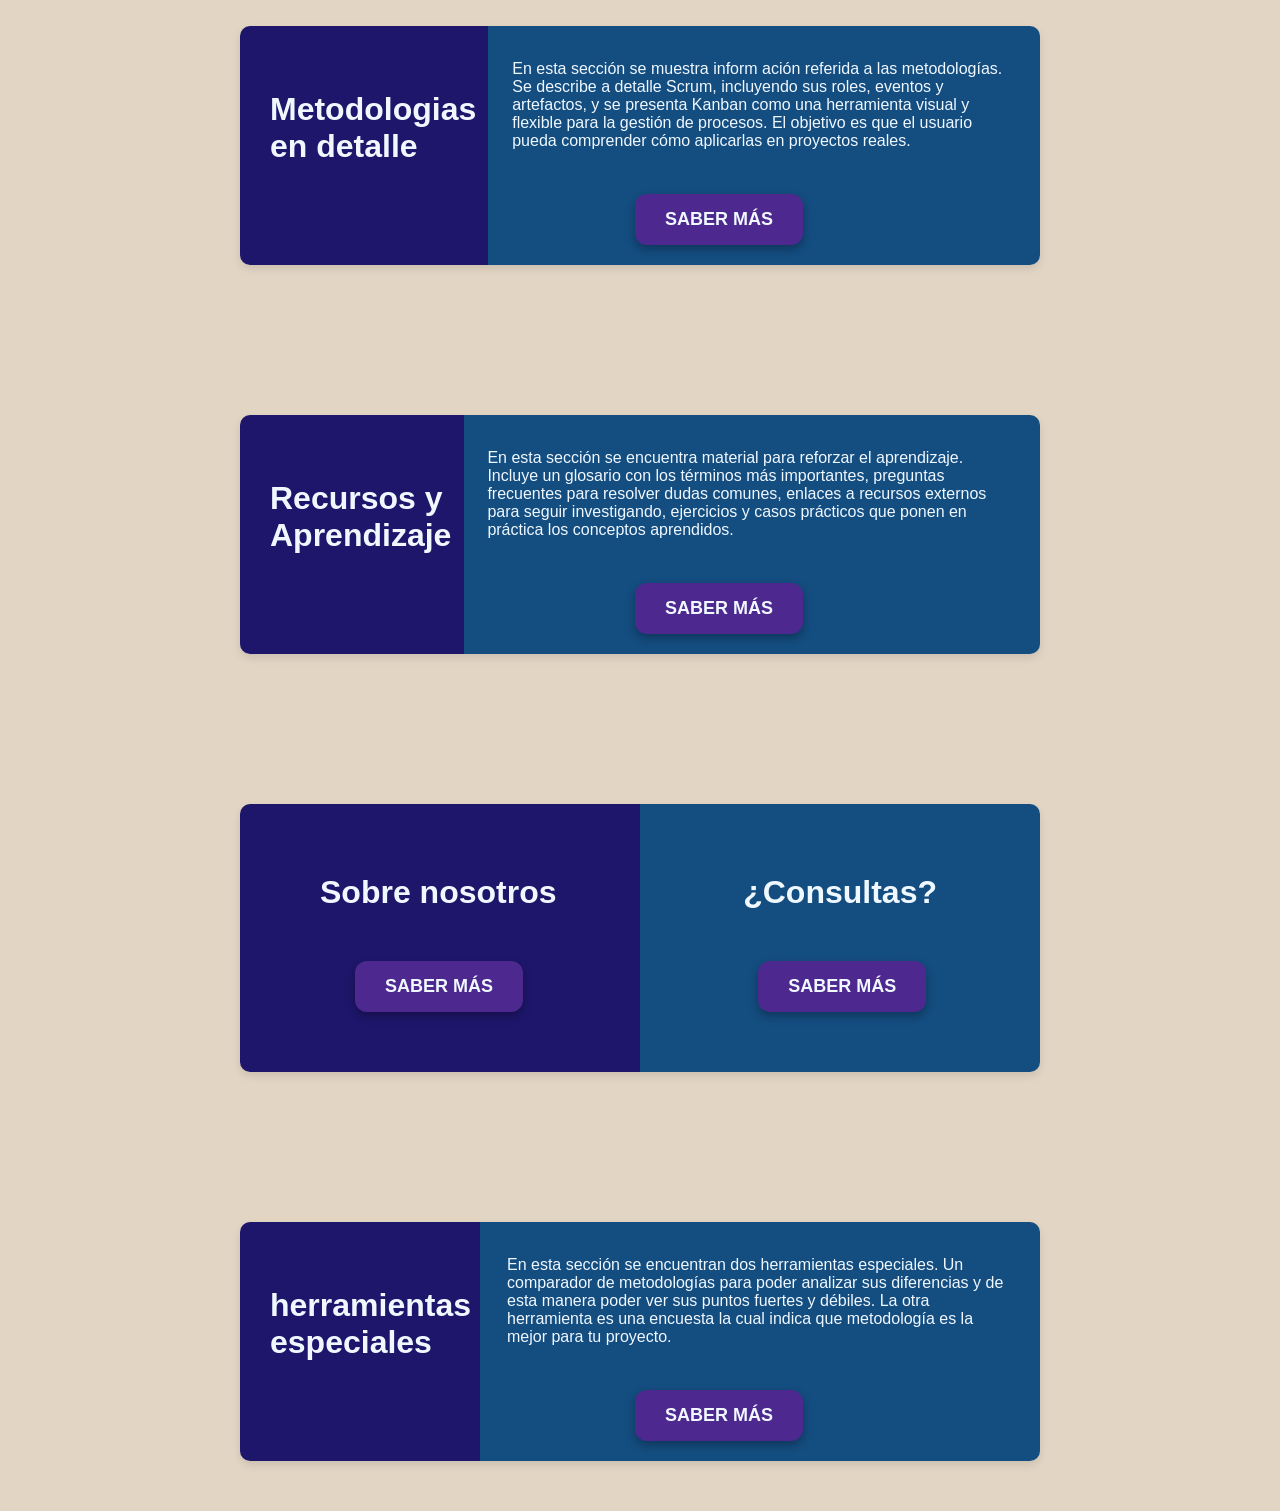
==== commit d8931c04: "Se termino pagina de nosotros, recursos y aprendizajes y consultas" ====
--- a/HTML/index.html
+++ b/HTML/index.html
@@ -8,7 +8,7 @@
 </head>
   <header>
     <div>
-    <img src="../Assets/Imagenes/LogoLos4Informaticos.png" alt="LOGO" width="150px" height="150px">
+    <img src="../Assets/Imagenes/BackgroundEraser_20250910_130303918.png" alt="LOGO" width="80px" height="80px">
     </div>
     <button class="abrirmenu" id="abrirMenu">☰</button>
 
@@ -87,7 +87,7 @@
   </div>
   <div class="ladoB">
     <h1 class="h12">¿Consultas?</h1>
-    <a href="FormulariodeContacto.html" class="botones"><button class="bot2"><a href="#" class="botones">SABER MÁS</button></a>
+    <a href="Consultas.html" class="botones"><button class="bot2"><a href="Consultas.html" class="botones">SABER MÁS</button></a>
   </div>
 </div>
 
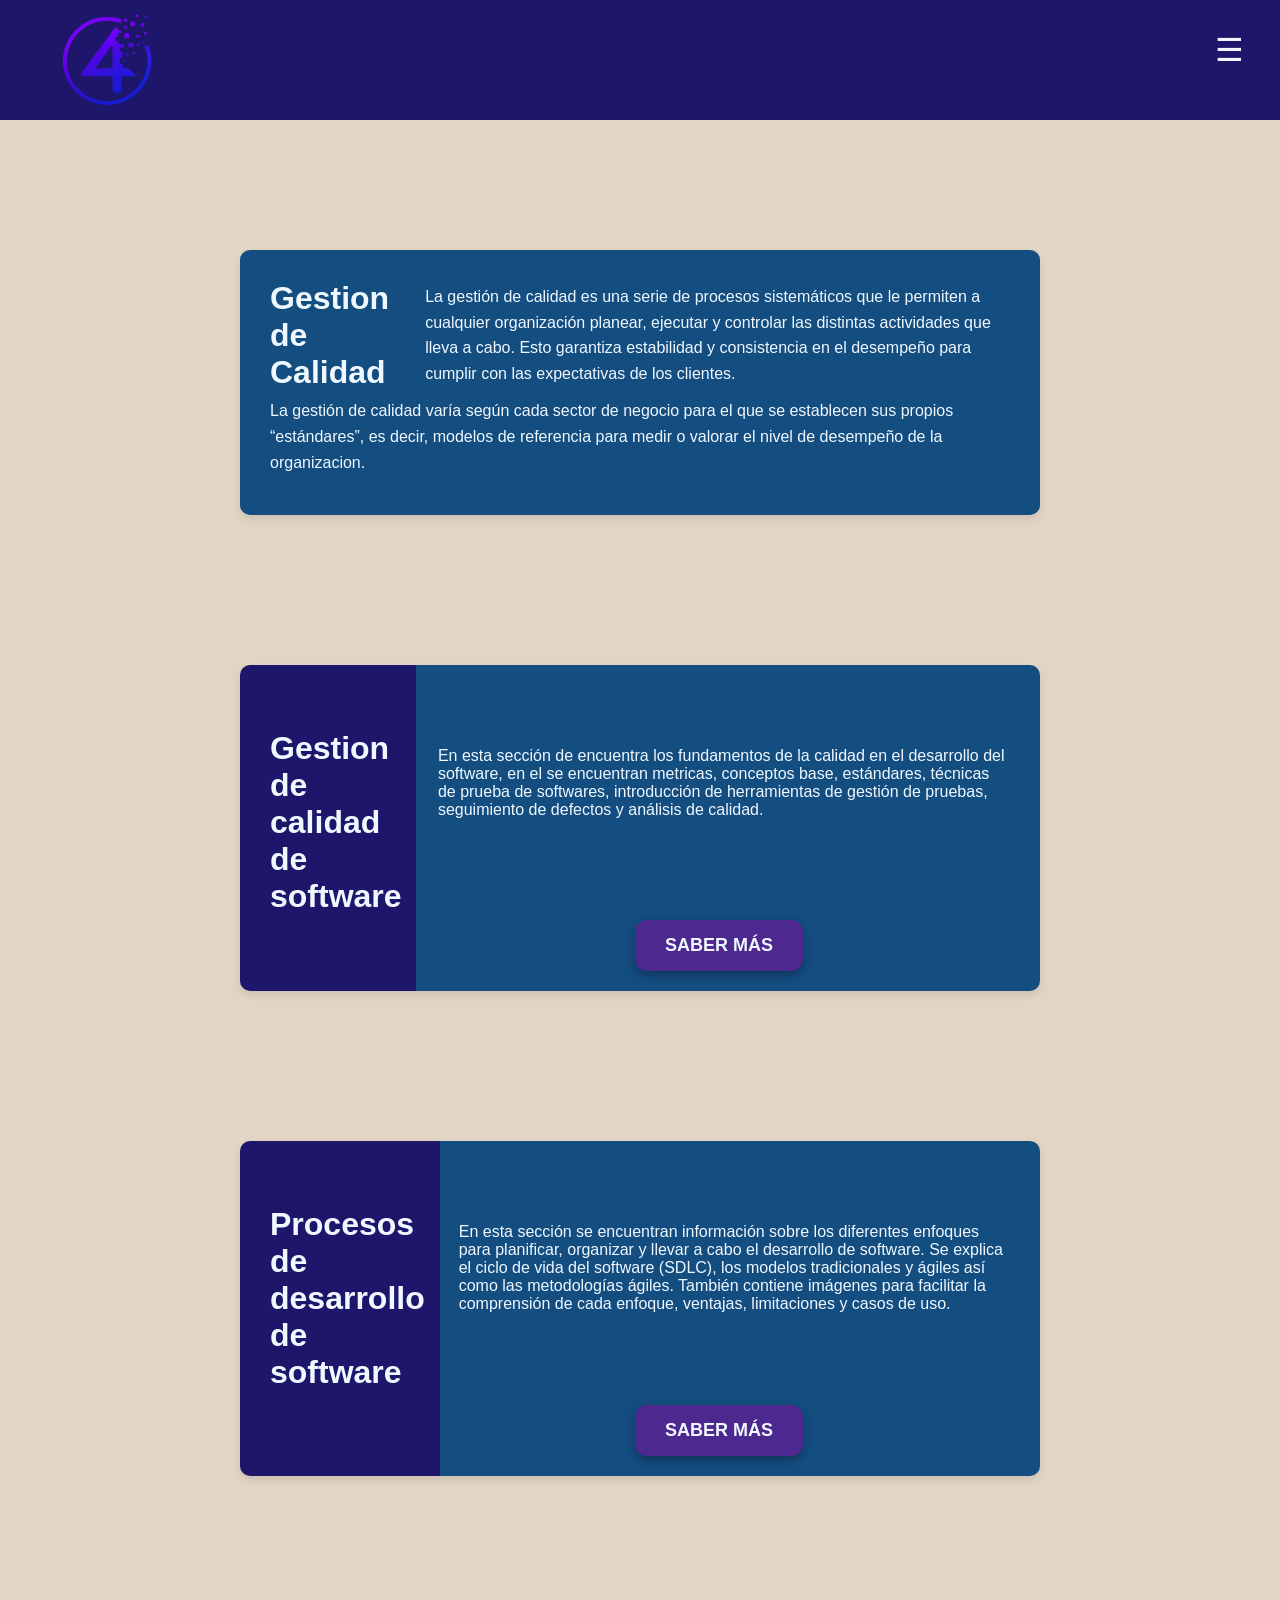
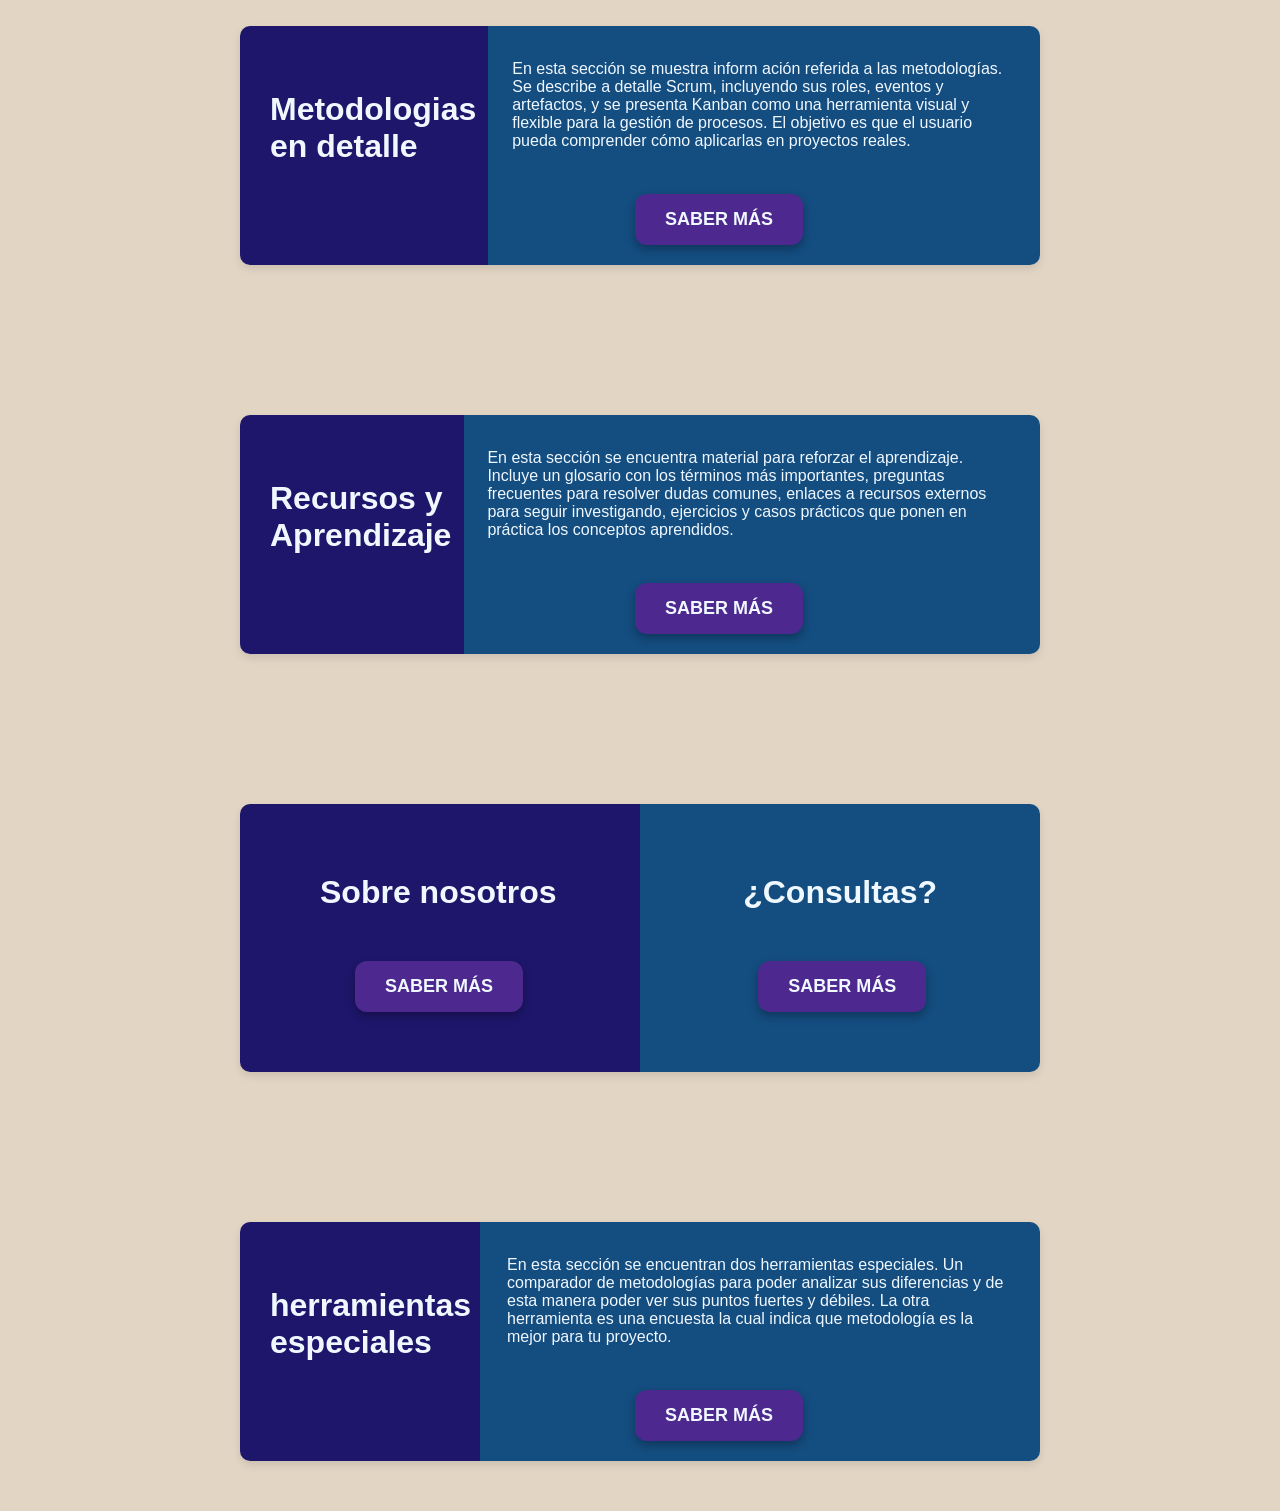
==== commit 80b52f18: "Merge branch 'development' of https://github.com/Santi-004/ProyectoScrum into development" ====
--- a/HTML/index.html
+++ b/HTML/index.html
@@ -8,7 +8,7 @@
 </head>
   <header>
     <div>
-    <img src="../Assets/Imagenes/BackgroundEraser_20250910_130303918.png" alt="LOGO" width="80px" height="80px">
+    <img src="../Assets/Imagenes/LogoLos4Informaticos.png" alt="LOGO" width="150px" height="150px">
     </div>
     <button class="abrirmenu" id="abrirMenu">☰</button>
 
